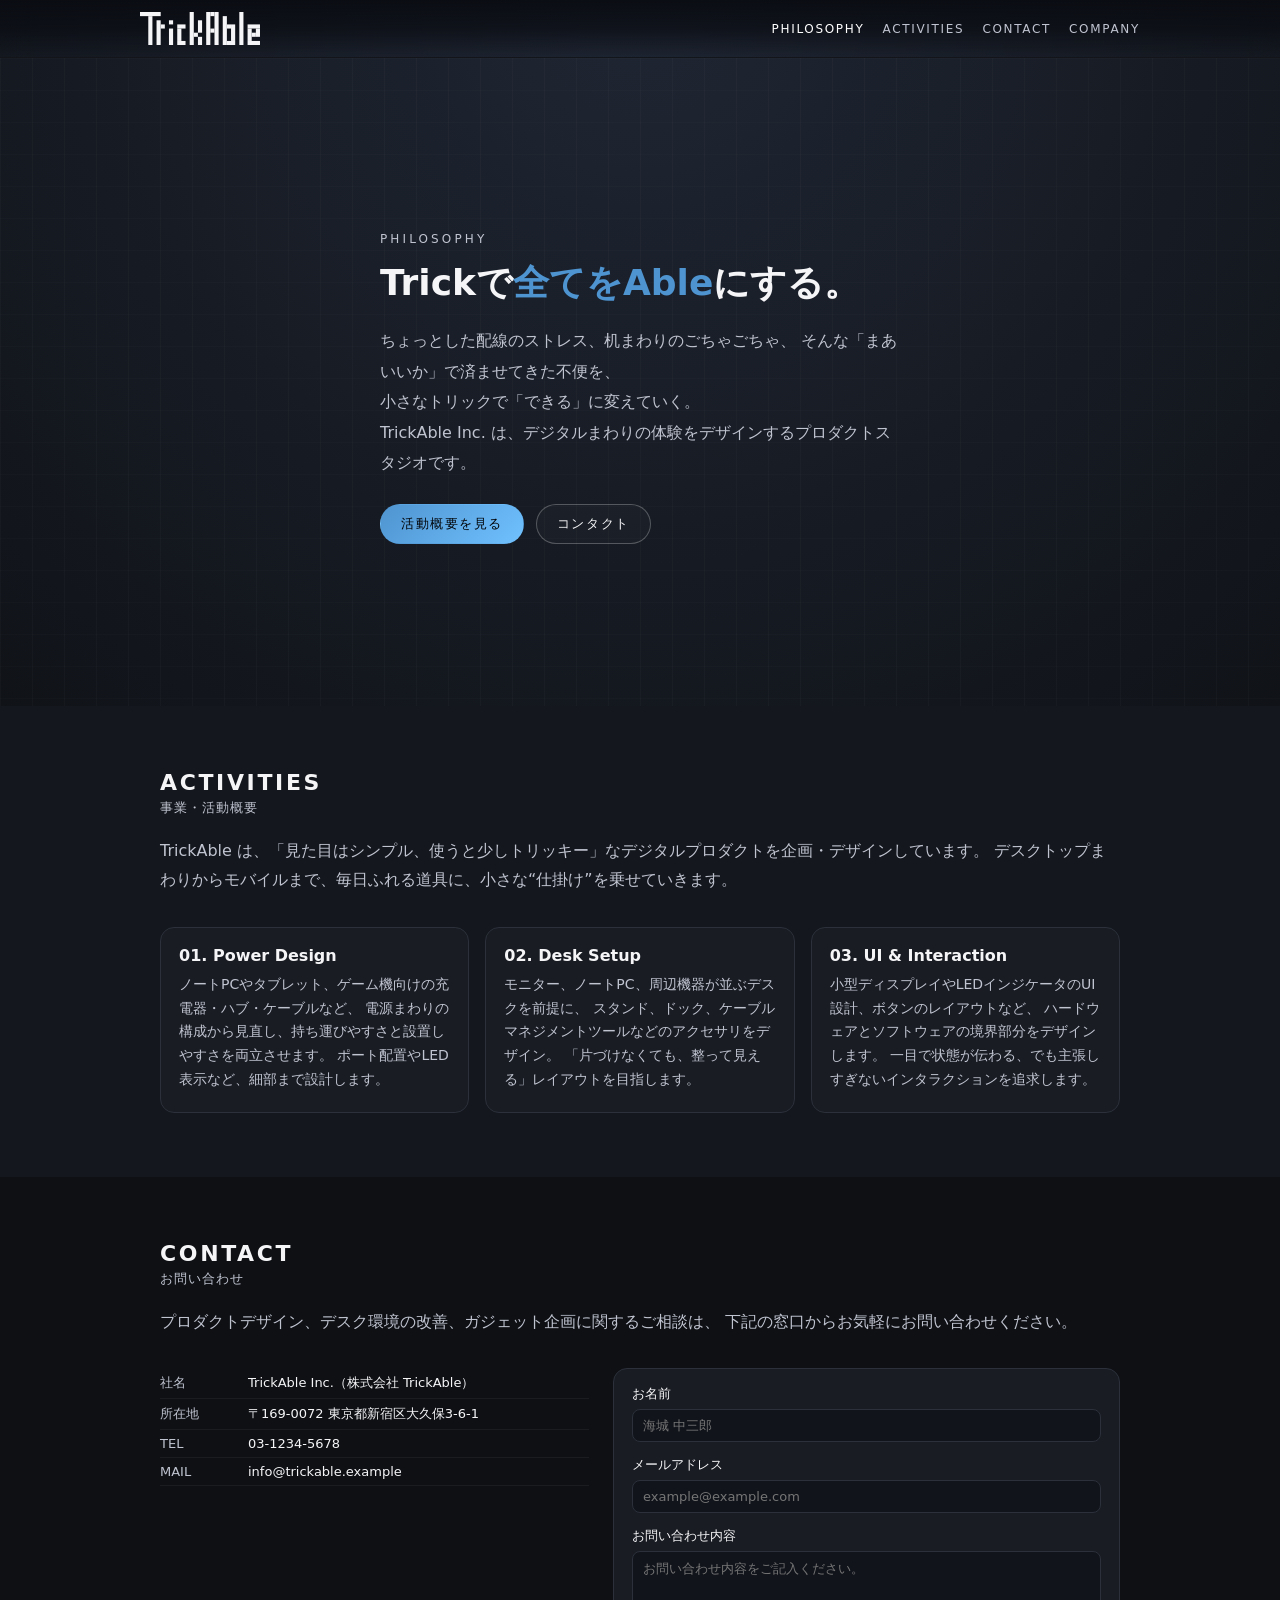
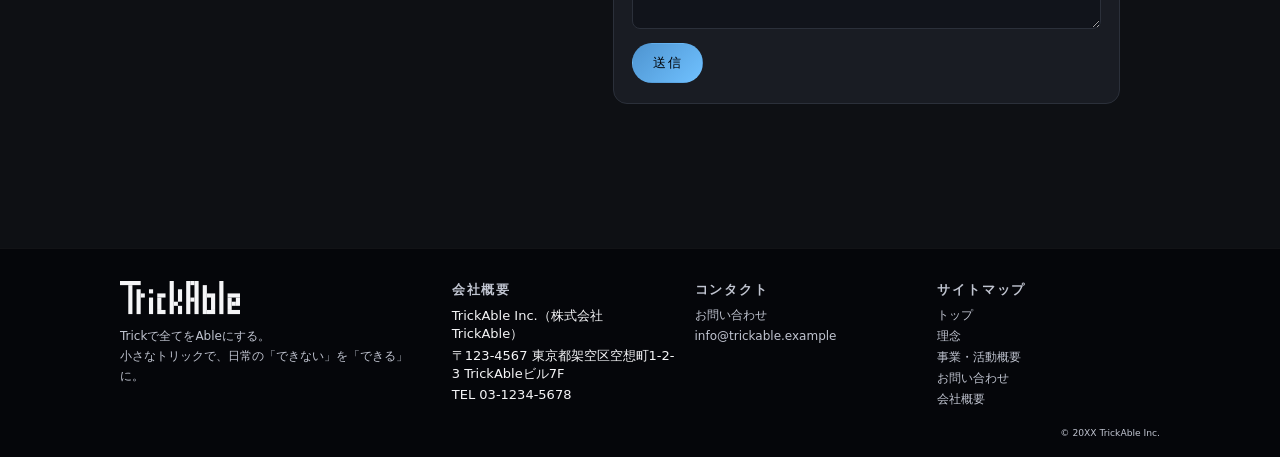
==== index.html @ eeba1e94 "Add files via upload" ====
<!-- index.html -->
<!DOCTYPE html>
<html lang="ja">
<head>
  <meta charset="UTF-8">
  <title>TrickAble Inc. | Trickで全てをAbleにする。</title>
  <meta name="viewport" content="width=device-width, initial-scale=1">
  <meta name="description" content="TrickAble Inc. は、デジタルまわりの“ちいさな不便”をトリックで解決するプロダクトデザインカンパニーです。">
  <link rel="stylesheet" href="assets/css/style.css">
</head>
<body>

<header class="site-header">
  <div class="header-inner">
    <div class="logo-mark">
      <a href="index.html" class="logo-link" aria-label="TrickAble トップページ">
        <svg class="logo-svg" viewBox="0 0 61.57 16.99" aria-hidden="true">
          <g>
            <g>
              <rect x="0" y="0" width="10.62" height="2.12" />
              <rect x="4.25" y="2.12" width="2.12" height="14.86" />
              <rect x="8.49" y="4.25" width="2.12" height="12.74" />
              <rect x="10.62" y="6.37" width="2.12" height="2.12" />
              <rect x="14.86" y="8.49" width="2.12" height="8.49" />
              <rect x="14.86" y="4.25" width="2.12" height="2.12" />
              <rect x="19.11" y="6.37" width="4.25" height="2.12" />
              <rect x="19.11" y="14.86" width="4.25" height="2.12" />
              <rect x="19.11" y="8.49" width="2.12" height="6.37" />
              <rect x="42.46" y="2.12" width="2.12" height="14.86" />
              <rect x="44.59" y="14.86" width="4.25" height="2.12" />
              <rect x="46.71" y="6.37" width="2.12" height="8.49" />
              <rect x="44.59" y="6.37" width="2.12" height="2.12" />
              <rect x="33.97" y="0" width="2.12" height="16.99" />
              <rect x="38.22" y="0" width="2.12" height="16.99" />
              <rect x="36.09" y="0" width="2.12" height="2.12" />
              <rect x="36.09" y="8.49" width="2.12" height="2.12" />
              <rect x="50.96" y="0" width="2.12" height="16.99" />
              <rect x="55.2" y="6.37" width="6.37" height="2.12" />
              <rect x="55.2" y="8.49" width="2.12" height="6.37" />
              <rect x="55.2" y="14.86" width="6.37" height="2.12" />
              <rect x="59.45" y="8.49" width="2.12" height="4.25" />
              <rect x="57.33" y="10.62" width="2.12" height="2.12" />
            </g>
            <rect x="25.48" y="0" width="2.12" height="16.99" />
            <rect x="27.6" y="10.62" width="2.12" height="2.12" />
            <rect x="29.73" y="12.74" width="2.12" height="4.25" />
            <rect x="29.73" y="4.25" width="2.12" height="6.37" />
          </g>
        </svg>
      </a>
    </div>
    <nav class="global-nav">
      <a href="#philosophy">PHILOSOPHY</a>
      <a href="#activities">ACTIVITIES</a>
      <a href="#contact">CONTACT</a>
      <a href="about.html">COMPANY</a>
    </nav>
  </div>
</header>

<main>

  <!-- 理念 -->
  <section id="philosophy" class="hero">
    <div class="hero-inner">
      <p class="hero-kicker">PHILOSOPHY</p>
      <h1 class="hero-title">
        Trickで<span>全てをAble</span>にする。
      </h1>
      <p class="hero-sub">
        ちょっとした配線のストレス、机まわりのごちゃごちゃ、<br class="sp-only">
        そんな「まあいいか」で済ませてきた不便を、<br>
        小さなトリックで「できる」に変えていく。<br>
        TrickAble Inc. は、デジタルまわりの体験をデザインするプロダクトスタジオです。
      </p>
      <div class="hero-cta">
        <a href="#activities" class="btn-primary js-scroll">活動概要を見る</a>
        <a href="#contact" class="btn-secondary js-scroll">コンタクト</a>
      </div>
    </div>
    <div class="hero-bg-grid" aria-hidden="true"></div>
  </section>

  <!-- 活動概要 -->
  <section id="activities" class="section section-alt">
    <div class="section-inner">
      <h2 class="section-title">ACTIVITIES<span> 事業・活動概要</span></h2>
      <p class="section-lead">
        TrickAble は、「見た目はシンプル、使うと少しトリッキー」なデジタルプロダクトを企画・デザインしています。
        デスクトップまわりからモバイルまで、毎日ふれる道具に、小さな“仕掛け”を乗せていきます。
      </p>

      <div class="cards-grid">
        <article class="card">
          <h3 class="card-title">01. Power Design</h3>
          <p class="card-body">
            ノートPCやタブレット、ゲーム機向けの充電器・ハブ・ケーブルなど、
            電源まわりの構成から見直し、持ち運びやすさと設置しやすさを両立させます。
            ポート配置やLED表示など、細部まで設計します。
          </p>
        </article>

        <article class="card">
          <h3 class="card-title">02. Desk Setup</h3>
          <p class="card-body">
            モニター、ノートPC、周辺機器が並ぶデスクを前提に、
            スタンド、ドック、ケーブルマネジメントツールなどのアクセサリをデザイン。
            「片づけなくても、整って見える」レイアウトを目指します。
          </p>
        </article>

        <article class="card">
          <h3 class="card-title">03. UI &amp; Interaction</h3>
          <p class="card-body">
            小型ディスプレイやLEDインジケータのUI設計、ボタンのレイアウトなど、
            ハードウェアとソフトウェアの境界部分をデザインします。
            一目で状態が伝わる、でも主張しすぎないインタラクションを追求します。
          </p>
        </article>
      </div>
    </div>
  </section>

  <!-- コンタクト（公式窓口） -->
  <section id="contact" class="section">
    <div class="section-inner">
      <h2 class="section-title">CONTACT<span> お問い合わせ</span></h2>
      <p class="section-lead">
        プロダクトデザイン、デスク環境の改善、ガジェット企画に関するご相談は、<br class="sp-only">
        下記の窓口からお気軽にお問い合わせください。
      </p>

      <div class="contact-layout">
        <div class="contact-info">
          <dl>
            <div class="row">
              <dt>社名</dt>
              <dd>TrickAble Inc.（株式会社 TrickAble）</dd>
            </div>
            <div class="row">
              <dt>所在地</dt>
              <dd>〒169-0072 東京都新宿区大久保3-6-1</dd>
            </div>
            <div class="row">
              <dt>TEL</dt>
              <dd>03-1234-5678</dd>
            </div>
            <div class="row">
              <dt>MAIL</dt>
              <dd>info@trickable.example</dd>
            </div>
          </dl>
        </div>

        <form class="contact-form" action="#" method="post">
          <div class="form-row">
            <label for="name">お名前</label>
            <input id="name" type="text" name="name" placeholder="海城 中三郎">
          </div>
          <div class="form-row">
            <label for="email">メールアドレス</label>
            <input id="email" type="email" name="email" placeholder="example@example.com">
          </div>
          <div class="form-row">
            <label for="message">お問い合わせ内容</label>
            <textarea id="message" name="message" rows="4" placeholder="お問い合わせ内容をご記入ください。"></textarea>
          </div>
          <div class="form-actions">
            <button type="submit" class="btn-primary">送信</button>
          </div>
        </form>
      </div>
    </div>
  </section>

</main>

<footer class="site-footer">
  <div class="footer-inner">
    <div class="footer-col footer-brand">
      <div class="footer-logo">
        <svg class="logo-svg" viewBox="0 0 61.57 16.99" aria-hidden="true">
          <g>
            <g>
              <rect x="0" y="0" width="10.62" height="2.12" />
              <rect x="4.25" y="2.12" width="2.12" height="14.86" />
              <rect x="8.49" y="4.25" width="2.12" height="12.74" />
              <rect x="10.62" y="6.37" width="2.12" height="2.12" />
              <rect x="14.86" y="8.49" width="2.12" height="8.49" />
              <rect x="14.86" y="4.25" width="2.12" height="2.12" />
              <rect x="19.11" y="6.37" width="4.25" height="2.12" />
              <rect x="19.11" y="14.86" width="4.25" height="2.12" />
              <rect x="19.11" y="8.49" width="2.12" height="6.37" />
              <rect x="42.46" y="2.12" width="2.12" height="14.86" />
              <rect x="44.59" y="14.86" width="4.25" height="2.12" />
              <rect x="46.71" y="6.37" width="2.12" height="8.49" />
              <rect x="44.59" y="6.37" width="2.12" height="2.12" />
              <rect x="33.97" y="0" width="2.12" height="16.99" />
              <rect x="38.22" y="0" width="2.12" height="16.99" />
              <rect x="36.09" y="0" width="2.12" height="2.12" />
              <rect x="36.09" y="8.49" width="2.12" height="2.12" />
              <rect x="50.96" y="0" width="2.12" height="16.99" />
              <rect x="55.2" y="6.37" width="6.37" height="2.12" />
              <rect x="55.2" y="8.49" width="2.12" height="6.37" />
              <rect x="55.2" y="14.86" width="6.37" height="2.12" />
              <rect x="59.45" y="8.49" width="2.12" height="4.25" />
              <rect x="57.33" y="10.62" width="2.12" height="2.12" />
            </g>
            <rect x="25.48" y="0" width="2.12" height="16.99" />
            <rect x="27.6" y="10.62" width="2.12" height="2.12" />
            <rect x="29.73" y="12.74" width="2.12" height="4.25" />
            <rect x="29.73" y="4.25" width="2.12" height="6.37" />
          </g>
        </svg>
      </div>
      <p class="footer-copy">
        Trickで全てをAbleにする。<br>
        小さなトリックで、日常の「できない」を「できる」に。
      </p>
    </div>

    <div class="footer-col">
  <h4>会社概要</h4>
  <ul>
    <li>TrickAble Inc.（株式会社 TrickAble）</li>
    <li>〒123-4567 東京都架空区空想町1-2-3 TrickAbleビル7F</li>
    <li>TEL 03-1234-5678</li>
  </ul>
</div>


    <div class="footer-col">
      <h4>コンタクト</h4>
      <ul>
        <li><a href="#contact">お問い合わせ</a></li>
        <li><a href="mailto:info@trickable.example">info@trickable.example</a></li>
      </ul>
    </div>

    <div class="footer-col">
      <h4>サイトマップ</h4>
      <ul class="sitemap">
        <li><a href="index.html">トップ</a></li>
        <li><a href="#philosophy">理念</a></li>
        <li><a href="#activities">事業・活動概要</a></li>
        <li><a href="#contact">お問い合わせ</a></li>
        <li><a href="about.html">会社概要</a></li>
      </ul>
    </div>
  </div>
  <div class="footer-bottom">
    <small>© 20XX TrickAble Inc.</small>
  </div>
</footer>

<script src="assets/js/main.js"></script>
</body>
</html>
---- assets/css/style.css ----
/* assets/css/style.css */

:root {
  --bg: #0e1014;
  --bg-alt: #14171d;
  --card: #191c23;
  --accent: #4e94d0;
  --accent-soft: rgba(78,148,208,0.1);
  --text-main: #f5f5f7;
  --text-sub: #c0c4d0;
  --border-soft: #2b303a;
  --font-jp: -apple-system, BlinkMacSystemFont, "SF Pro Text",
             "Hiragino Sans", "Yu Gothic", system-ui, sans-serif;
}

*,
*::before,
*::after {
  box-sizing: border-box;
}

html, body {
  margin: 0;
  padding: 0;
  font-family: var(--font-jp);
  color: var(--text-main);
  background: radial-gradient(circle at top, #1f2633 0, var(--bg) 50%);
}

a {
  color: inherit;
  text-decoration: none;
}

a:hover {
  text-decoration: underline;
}

img {
  max-width: 100%;
  height: auto;
  display: block;
}

body.subpage {
  background: #0c0e12;
}

/* レスポンシブ補助 */

.sp-only {
  display: none;
}

@media (max-width: 720px) {
  .sp-only {
    display: inline;
  }
}

/* ヘッダー */

.site-header {
  position: sticky;
  top: 0;
  z-index: 20;
  backdrop-filter: blur(12px);
  background: linear-gradient(
    to bottom,
    rgba(10,12,18,0.95),
    rgba(10,12,18,0.7),
    transparent
  );
  border-bottom: 1px solid rgba(255,255,255,0.03);
}

.header-inner {
  max-width: 1040px;
  margin: 0 auto;
  padding: 12px 20px;
  display: flex;
  align-items: center;
  justify-content: space-between;
}

.logo-mark,
.footer-logo {
  display: inline-flex;
  align-items: center;
  gap: 8px;
}

/* SVGロゴ */

.logo-svg {
  display: block;
  width: 120px;
  height: auto;
  fill: currentColor;
}

.site-header .logo-mark {
  color: #f5f5f7;
}

.site-footer .footer-logo {
  color: #f5f5f7;
}

.logo-link {
  display: inline-flex;
  align-items: center;
  gap: 8px;
}

.global-nav {
  display: flex;
  gap: 18px;
  font-size: 12px;
  letter-spacing: .14em;
}

.global-nav a {
  text-transform: uppercase;
  color: var(--text-sub);
}

.global-nav a:hover {
  color: #ffffff;
  text-decoration: none;
}

.global-nav a.is-current {
  color: #ffffff;
}

@media (max-width: 720px) {
  .header-inner {
    padding-inline: 14px;
  }
  .global-nav {
    gap: 10px;
    font-size: 11px;
  }
}

/* セクション共通 */

main {
  padding-bottom: 80px;
}

.hero,
.section,
.page-hero {
  padding: 64px 16px;
}

.section-alt {
  background: var(--bg-alt);
}

.section-inner {
  max-width: 960px;
  margin: 0 auto;
}

.section-title {
  font-size: 22px;
  letter-spacing: .12em;
  text-transform: uppercase;
  margin: 0 0 20px;
  display: inline-flex;
  flex-direction: column;
  gap: 4px;
}

.section-title span {
  font-size: 13px;
  font-weight: 400;
  color: var(--text-sub);
  letter-spacing: .08em;
}

.section-lead {
  margin: 0 0 32px;
  color: var(--text-sub);
  line-height: 1.8;
}

/* ヒーロー */

.hero {
  position: relative;
  min-height: 72vh;
  display: flex;
  align-items: center;
}

.hero-inner {
  position: relative;
  z-index: 1;
  max-width: 960px;
  margin: 0 auto;
}

.hero-kicker {
  font-size: 12px;
  letter-spacing: .26em;
  text-transform: uppercase;
  color: var(--text-sub);
  margin-bottom: 12px;
}

.hero-title {
  font-size: clamp(28px, 4vw, 36px);
  margin: 0 0 18px;
  line-height: 1.4;
}

.hero-title span {
  color: var(--accent);
}

.hero-sub {
  margin: 0 0 26px;
  color: var(--text-sub);
  line-height: 1.9;
  max-width: 520px;
}

.hero-cta {
  display: flex;
  flex-wrap: wrap;
  gap: 12px;
}

.hero-bg-grid {
  position: absolute;
  inset: 0;
  background-image:
    linear-gradient(rgba(255,255,255,0.02) 1px, transparent 1px),
    linear-gradient(90deg, rgba(255,255,255,0.03) 1px, transparent 1px);
  background-size: 32px 32px;
  opacity: .7;
}

@media (max-width: 720px) {
  .hero {
    min-height: auto;
    padding-top: 88px;
  }
  .hero-sub {
    max-width: none;
  }
}

/* ボタン */

.btn-primary,
.btn-secondary {
  display: inline-flex;
  align-items: center;
  justify-content: center;
  padding: 10px 20px;
  border-radius: 999px;
  font-size: 13px;
  letter-spacing: .12em;
  text-transform: uppercase;
  border: 1px solid transparent;
  cursor: pointer;
  background: none;
}

.btn-primary {
  background: linear-gradient(135deg, var(--accent), #70c1ff);
  color: #020509;
}

.btn-secondary {
  border-color: rgba(255,255,255,0.25);
  color: var(--text-main);
  background: rgba(255,255,255,0.02);
}

.btn-primary:hover,
.btn-secondary:hover {
  text-decoration: none;
  filter: brightness(1.1);
}

/* カード */

.cards-grid {
  display: grid;
  grid-template-columns: repeat(auto-fit,minmax(260px,1fr));
  gap: 16px;
}

.card {
  background: var(--card);
  border-radius: 14px;
  padding: 18px 18px 20px;
  border: 1px solid var(--border-soft);
}

.card-title {
  margin: 0 0 8px;
  font-size: 16px;
}

.card-body {
  margin: 0;
  font-size: 14px;
  color: var(--text-sub);
  line-height: 1.7;
}

/* コンタクトレイアウト */

.contact-layout {
  display: grid;
  grid-template-columns: minmax(0, 1.1fr) minmax(0, 1.3fr);
  gap: 24px;
  align-items: flex-start;
}

.contact-info dl {
  margin: 0;
}

.contact-info .row {
  display: grid;
  grid-template-columns: 80px 1fr;
  gap: 8px;
  padding: 6px 0;
  border-bottom: 1px solid rgba(255,255,255,0.05);
}

.contact-info dt {
  font-size: 13px;
  color: var(--text-sub);
}

.contact-info dd {
  margin: 0;
  font-size: 13px;
}

.contact-form {
  background: var(--card);
  border-radius: 14px;
  padding: 16px 18px 20px;
  border: 1px solid var(--border-soft);
}

.form-row {
  display: flex;
  flex-direction: column;
  gap: 6px;
  margin-bottom: 14px;
}

.form-row label {
  font-size: 13px;
}

.form-row input,
.form-row textarea,
.form-row select {
  background: #11141b;
  border-radius: 8px;
  border: 1px solid var(--border-soft);
  padding: 8px 10px;
  color: var(--text-main);
  font-family: inherit;
  font-size: 13px;
}

.form-row input:focus,
.form-row textarea:focus,
.form-row select:focus {
  outline: 1px solid var(--accent);
  border-color: var(--accent);
}

.form-actions {
  margin-top: 8px;
}

@media (max-width: 720px) {
  .contact-layout {
    grid-template-columns: 1fr;
  }
}

/* サブページ */

.page-hero {
  padding-top: 96px;
  padding-bottom: 24px;
}

.page-title {
  font-size: 24px;
  margin: 0 0 16px;
  letter-spacing: .12em;
  text-transform: uppercase;
  display: inline-flex;
  flex-direction: column;
  gap: 4px;
}

.page-title span {
  font-size: 13px;
  font-weight: 400;
  color: var(--text-sub);
  letter-spacing: .08em;
}

/* 会社概要テーブル */

.info-table {
  width: 100%;
  border-collapse: collapse;
  font-size: 14px;
  background: var(--card);
  border-radius: 14px;
  overflow: hidden;
  border: 1px solid var(--border-soft);
}

.info-table th,
.info-table td {
  padding: 10px 14px;
  border-bottom: 1px solid rgba(255,255,255,0.04);
  vertical-align: top;
}

.info-table th {
  width: 110px;
  background: rgba(0,0,0,0.15);
  font-weight: 500;
  color: var(--text-sub);
}

.info-table tr:last-child th,
.info-table tr:last-child td {
  border-bottom: none;
}

/* フッター */

.site-footer {
  background: #05060a;
  border-top: 1px solid rgba(255,255,255,0.05);
  padding: 32px 16px 18px;
}

.footer-inner {
  max-width: 1040px;
  margin: 0 auto 14px;
  display: grid;
  grid-template-columns: minmax(0, 1.4fr) repeat(3, minmax(0, 1fr));
  gap: 20px;
  font-size: 13px;
}

.footer-copy {
  font-size: 12px;
  color: var(--text-sub);
  margin-top: 8px;
  line-height: 1.7;
}

.footer-col h4 {
  margin: 0 0 8px;
  font-size: 13px;
  letter-spacing: .14em;
  text-transform: uppercase;
  color: var(--text-sub);
}

.footer-col ul {
  list-style: none;
  padding: 0;
  margin: 0;
}

.footer-col li {
  margin-bottom: 4px;
}

.footer-col a {
  color: var(--text-sub);
  font-size: 12px;
}

.footer-col a:hover {
  color: #ffffff;
  text-decoration: none;
}

.footer-brand {
  padding-right: 10px;
}

.sitemap {
  font-size: 12px;
}

.footer-bottom {
  max-width: 1040px;
  margin: 0 auto;
  font-size: 11px;
  color: var(--text-sub);
  text-align: right;
}

@media (max-width: 720px) {
  .footer-inner {
    grid-template-columns: 1fr 1fr;
  }
  .footer-brand {
    grid-column: 1 / -1;
  }
  .footer-bottom {
    text-align: left;
  }
}
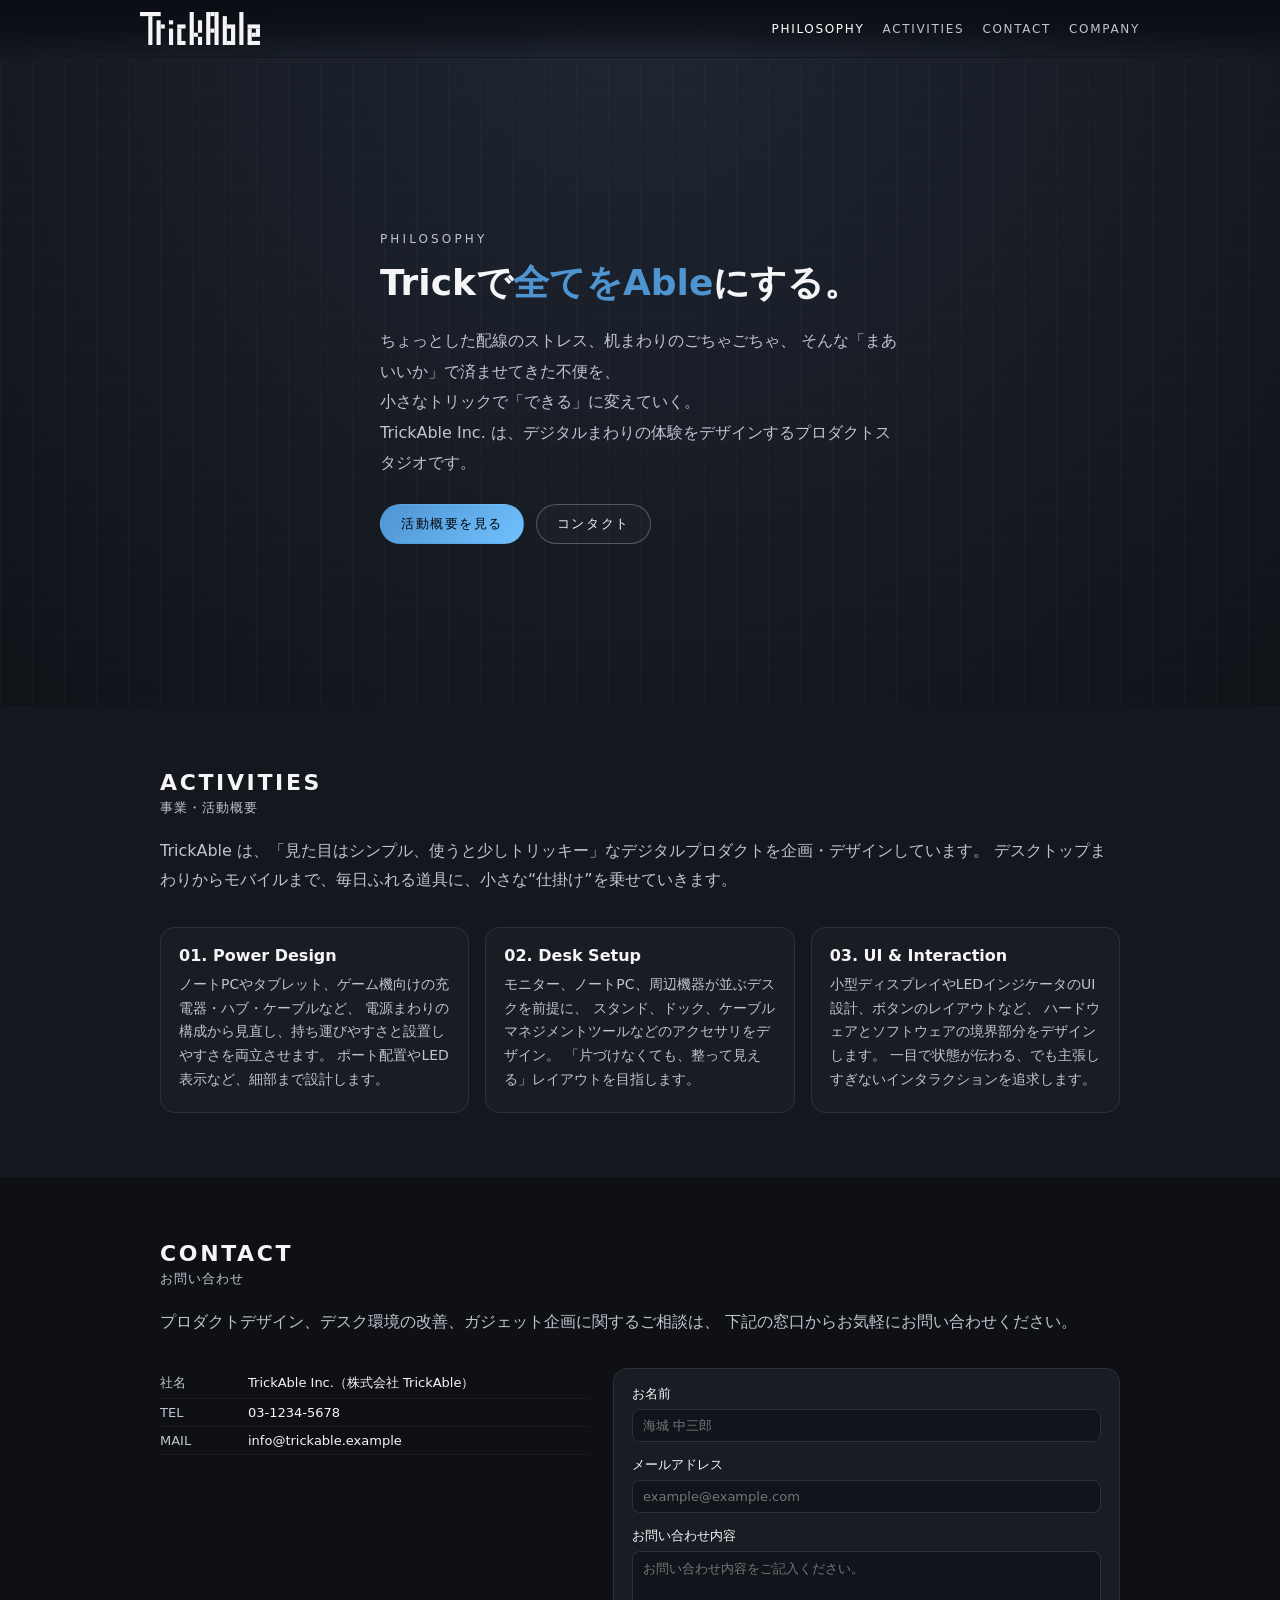
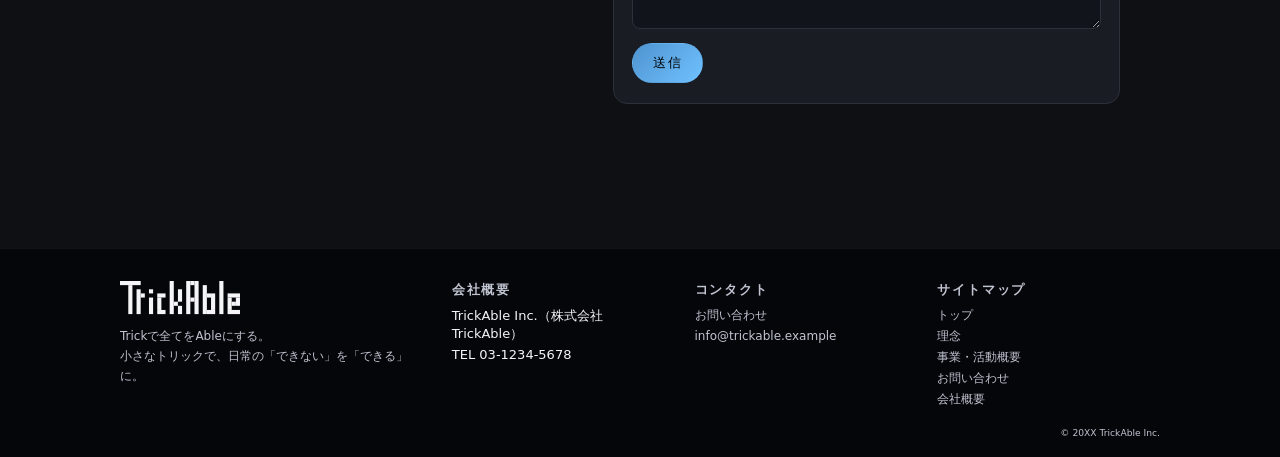
==== commit 18a2894b: "Update index.html" ====
--- a/index.html
+++ b/index.html
@@ -138,10 +138,6 @@
               <dd>TrickAble Inc.（株式会社 TrickAble）</dd>
             </div>
             <div class="row">
-              <dt>所在地</dt>
-              <dd>〒169-0072 東京都新宿区大久保3-6-1</dd>
-            </div>
-            <div class="row">
               <dt>TEL</dt>
               <dd>03-1234-5678</dd>
             </div>
@@ -220,14 +216,12 @@
     </div>
 
     <div class="footer-col">
-  <h4>会社概要</h4>
-  <ul>
-    <li>TrickAble Inc.（株式会社 TrickAble）</li>
-    <li>〒123-4567 東京都架空区空想町1-2-3 TrickAbleビル7F</li>
-    <li>TEL 03-1234-5678</li>
-  </ul>
-</div>
-
+      <h4>会社概要</h4>
+      <ul>
+        <li>TrickAble Inc.（株式会社 TrickAble）</li>
+        <li>TEL 03-1234-5678</li>
+      </ul>
+    </div>
 
     <div class="footer-col">
       <h4>コンタクト</h4>
--- a/assets/css/style.css
+++ b/assets/css/style.css
@@ -81,6 +81,7 @@
   display: flex;
   align-items: center;
   justify-content: space-between;
+  gap: 16px;
 }
 
 .logo-mark,
@@ -113,8 +114,11 @@
   gap: 8px;
 }
 
+/* PC 時のナビ */
+
 .global-nav {
   display: flex;
+  flex-wrap: nowrap;
   gap: 18px;
   font-size: 12px;
   letter-spacing: .14em;
@@ -134,16 +138,34 @@
   color: #ffffff;
 }
 
+/* スマホ時のヘッダー調整 */
+
 @media (max-width: 720px) {
   .header-inner {
-    padding-inline: 14px;
-  }
+    padding-inline: 12px;
+    flex-wrap: wrap;              /* ロゴとナビを縦に折り返し可能に */
+    justify-content: center;
+  }
+
+  .logo-mark {
+    flex: 0 0 100%;
+    display: flex;
+    justify-content: center;      /* ロゴを中央に */
+  }
+
+  .logo-svg {
+    width: 140px;                 /* モバイルでは少し大きく見せてもOK */
+  }
+
   .global-nav {
-    gap: 10px;
-    font-size: 11px;
-  }
-}
-
+    flex: 0 0 100%;
+    justify-content: center;      /* ナビを中央寄せ */
+    flex-wrap: wrap;              /* 幅が足りなければ自動で折り返す */
+    gap: 10px 14px;               /* 縦横の余白 */
+    font-size: 11px;              /* 文字を少し小さく */
+    text-align: center;
+  }
+}
 /* セクション共通 */
 
 main {
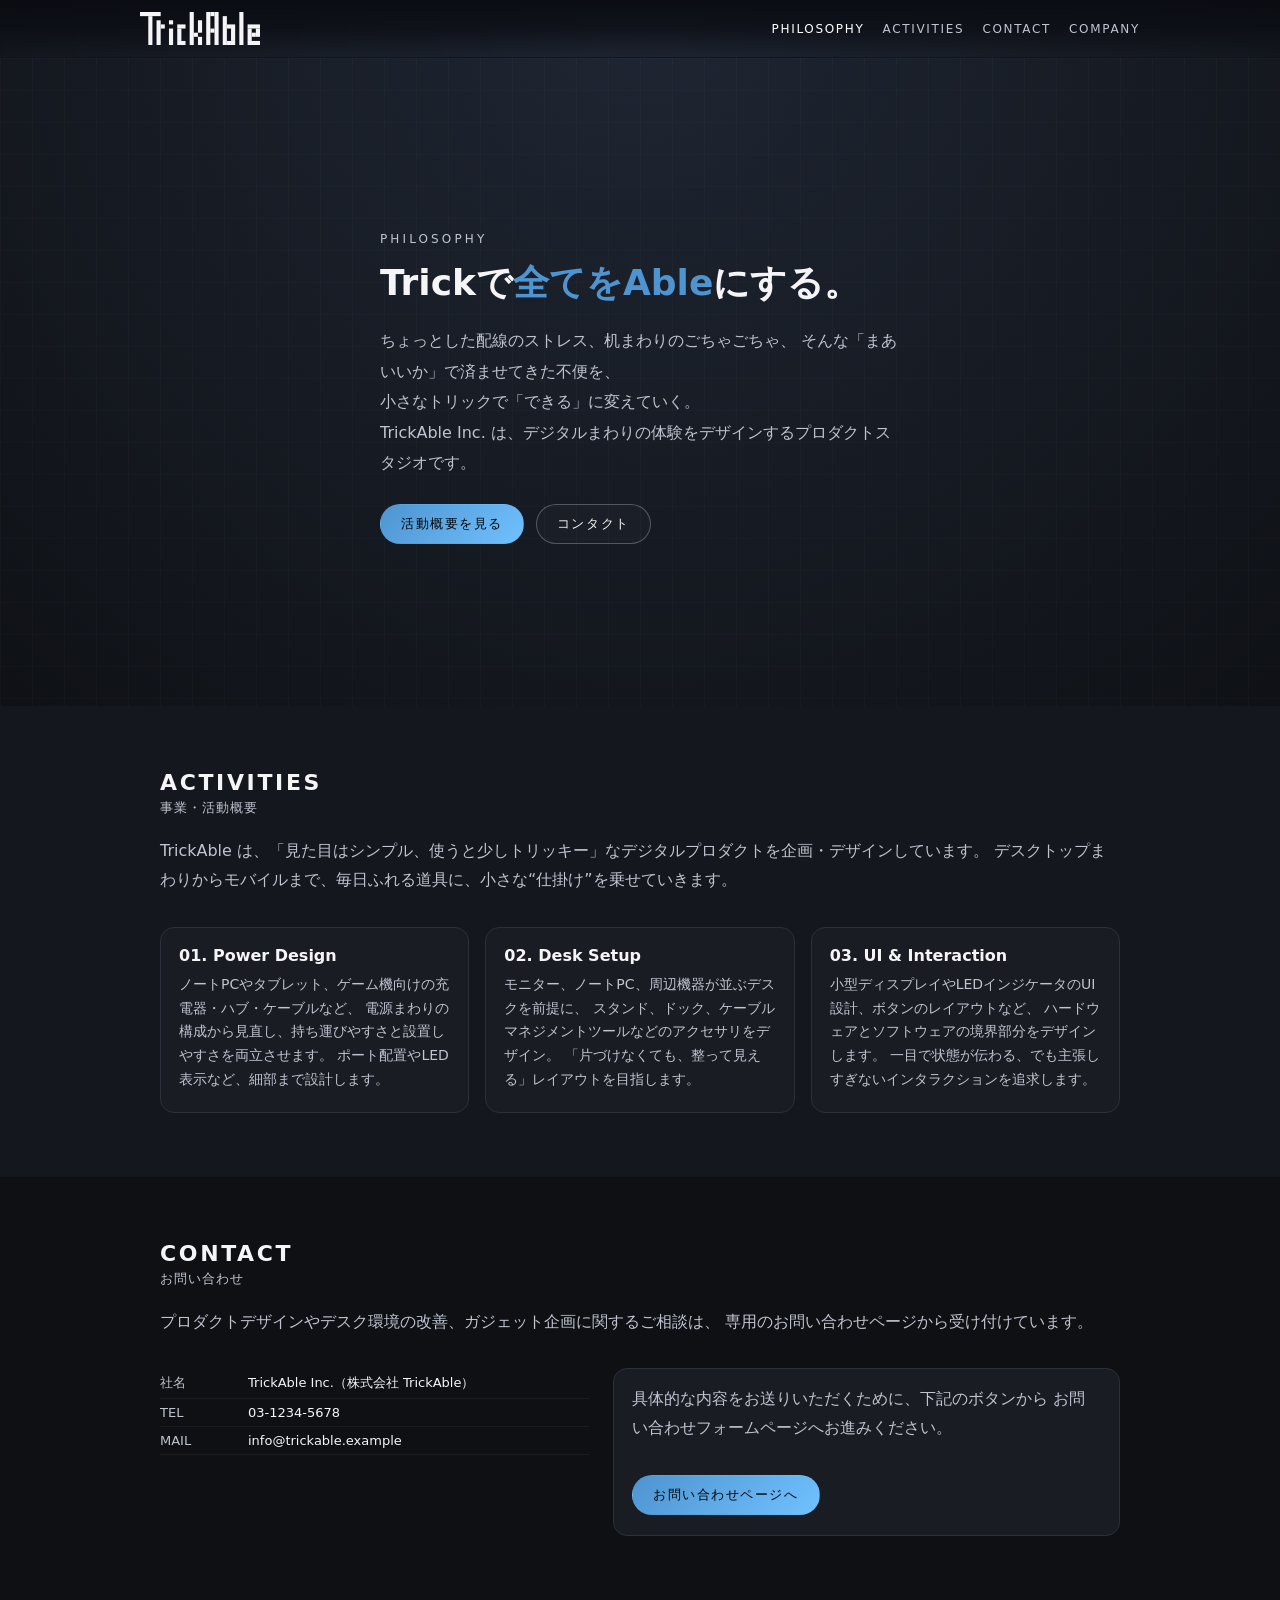
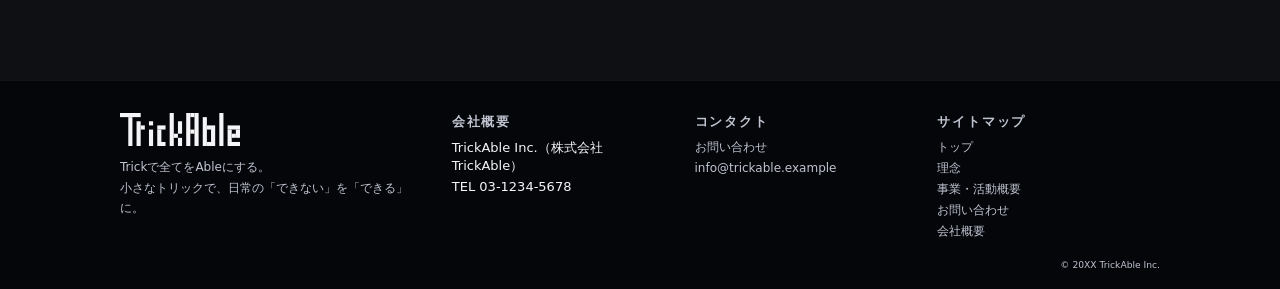
==== commit f4f29bc1: "Update index.html" ====
--- a/index.html
+++ b/index.html
@@ -121,13 +121,13 @@
     </div>
   </section>
 
-  <!-- コンタクト（公式窓口） -->
+  <!-- CONTACT：問い合わせページへの導線のみ -->
   <section id="contact" class="section">
     <div class="section-inner">
       <h2 class="section-title">CONTACT<span> お問い合わせ</span></h2>
       <p class="section-lead">
-        プロダクトデザイン、デスク環境の改善、ガジェット企画に関するご相談は、<br class="sp-only">
-        下記の窓口からお気軽にお問い合わせください。
+        プロダクトデザインやデスク環境の改善、ガジェット企画に関するご相談は、<br class="sp-only">
+        専用のお問い合わせページから受け付けています。
       </p>
 
       <div class="contact-layout">
@@ -148,23 +148,15 @@
           </dl>
         </div>
 
-        <form class="contact-form" action="#" method="post">
-          <div class="form-row">
-            <label for="name">お名前</label>
-            <input id="name" type="text" name="name" placeholder="海城 中三郎">
+        <div class="contact-form">
+          <p class="section-lead">
+            具体的な内容をお送りいただくために、下記のボタンから<br class="sp-only">
+            お問い合わせフォームページへお進みください。
+          </p>
+          <div class="form-actions">
+            <a href="contact.html" class="btn-primary">お問い合わせページへ</a>
           </div>
-          <div class="form-row">
-            <label for="email">メールアドレス</label>
-            <input id="email" type="email" name="email" placeholder="example@example.com">
-          </div>
-          <div class="form-row">
-            <label for="message">お問い合わせ内容</label>
-            <textarea id="message" name="message" rows="4" placeholder="お問い合わせ内容をご記入ください。"></textarea>
-          </div>
-          <div class="form-actions">
-            <button type="submit" class="btn-primary">送信</button>
-          </div>
-        </form>
+        </div>
       </div>
     </div>
   </section>
@@ -226,7 +218,7 @@
     <div class="footer-col">
       <h4>コンタクト</h4>
       <ul>
-        <li><a href="#contact">お問い合わせ</a></li>
+        <li><a href="contact.html">お問い合わせ</a></li>
         <li><a href="mailto:info@trickable.example">info@trickable.example</a></li>
       </ul>
     </div>
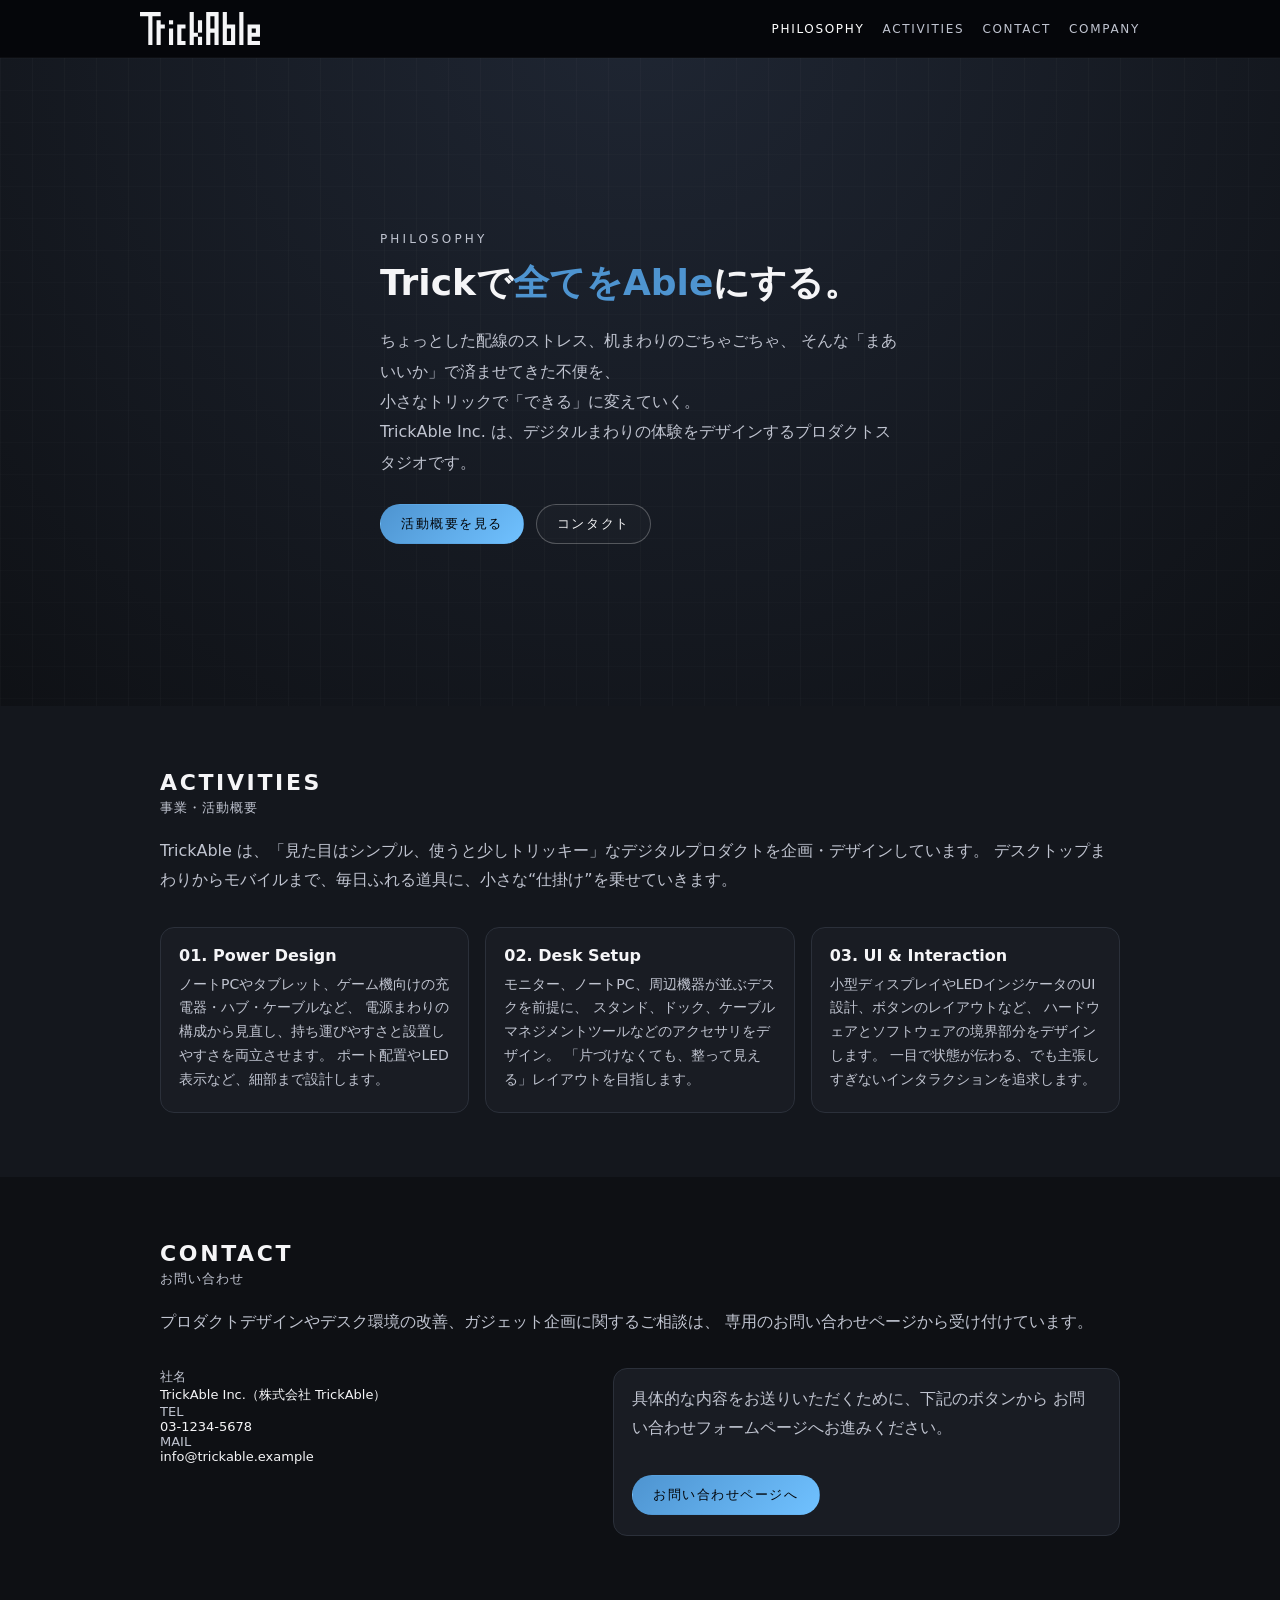
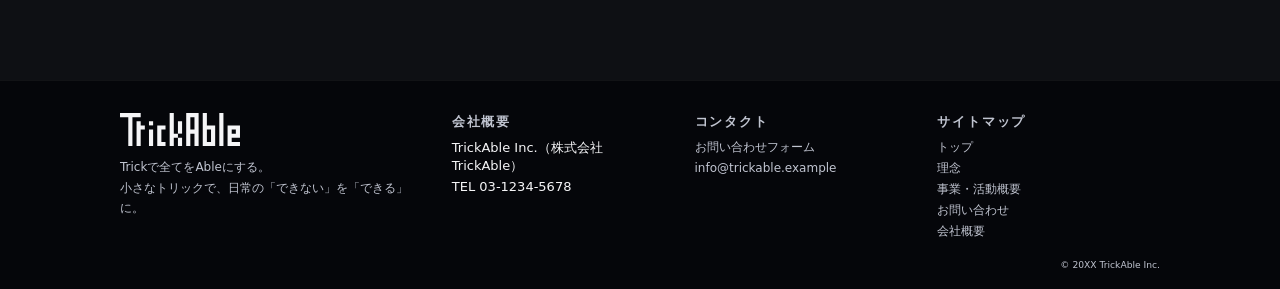
==== commit 22991e61: "Add files via upload" ====
--- a/index.html
+++ b/index.html
@@ -8,237 +8,118 @@
   <meta name="description" content="TrickAble Inc. は、デジタルまわりの“ちいさな不便”をトリックで解決するプロダクトデザインカンパニーです。">
   <link rel="stylesheet" href="assets/css/style.css">
 </head>
-<body>
+<body data-page="home">
 
-<header class="site-header">
-  <div class="header-inner">
-    <div class="logo-mark">
-      <a href="index.html" class="logo-link" aria-label="TrickAble トップページ">
-        <svg class="logo-svg" viewBox="0 0 61.57 16.99" aria-hidden="true">
-          <g>
-            <g>
-              <rect x="0" y="0" width="10.62" height="2.12" />
-              <rect x="4.25" y="2.12" width="2.12" height="14.86" />
-              <rect x="8.49" y="4.25" width="2.12" height="12.74" />
-              <rect x="10.62" y="6.37" width="2.12" height="2.12" />
-              <rect x="14.86" y="8.49" width="2.12" height="8.49" />
-              <rect x="14.86" y="4.25" width="2.12" height="2.12" />
-              <rect x="19.11" y="6.37" width="4.25" height="2.12" />
-              <rect x="19.11" y="14.86" width="4.25" height="2.12" />
-              <rect x="19.11" y="8.49" width="2.12" height="6.37" />
-              <rect x="42.46" y="2.12" width="2.12" height="14.86" />
-              <rect x="44.59" y="14.86" width="4.25" height="2.12" />
-              <rect x="46.71" y="6.37" width="2.12" height="8.49" />
-              <rect x="44.59" y="6.37" width="2.12" height="2.12" />
-              <rect x="33.97" y="0" width="2.12" height="16.99" />
-              <rect x="38.22" y="0" width="2.12" height="16.99" />
-              <rect x="36.09" y="0" width="2.12" height="2.12" />
-              <rect x="36.09" y="8.49" width="2.12" height="2.12" />
-              <rect x="50.96" y="0" width="2.12" height="16.99" />
-              <rect x="55.2" y="6.37" width="6.37" height="2.12" />
-              <rect x="55.2" y="8.49" width="2.12" height="6.37" />
-              <rect x="55.2" y="14.86" width="6.37" height="2.12" />
-              <rect x="59.45" y="8.49" width="2.12" height="4.25" />
-              <rect x="57.33" y="10.62" width="2.12" height="2.12" />
-            </g>
-            <rect x="25.48" y="0" width="2.12" height="16.99" />
-            <rect x="27.6" y="10.62" width="2.12" height="2.12" />
-            <rect x="29.73" y="12.74" width="2.12" height="4.25" />
-            <rect x="29.73" y="4.25" width="2.12" height="6.37" />
-          </g>
-        </svg>
-      </a>
-    </div>
-    <nav class="global-nav">
-      <a href="#philosophy">PHILOSOPHY</a>
-      <a href="#activities">ACTIVITIES</a>
-      <a href="#contact">CONTACT</a>
-      <a href="about.html">COMPANY</a>
-    </nav>
-  </div>
-</header>
+  <!-- 共通ヘッダー -->
+  <div data-include="partials/header.html"></div>
 
-<main>
+  <main id="main">
+    <!-- 理念 -->
+    <section id="philosophy" class="hero" aria-labelledby="philosophy-heading">
+      <div class="hero-inner">
+        <p class="hero-kicker">PHILOSOPHY</p>
+        <h1 id="philosophy-heading" class="hero-title">
+          Trickで<span>全てをAble</span>にする。
+        </h1>
+        <p class="hero-sub">
+          ちょっとした配線のストレス、机まわりのごちゃごちゃ、<br class="sp-only">
+          そんな「まあいいか」で済ませてきた不便を、<br>
+          小さなトリックで「できる」に変えていく。<br>
+          TrickAble Inc. は、デジタルまわりの体験をデザインするプロダクトスタジオです。
+        </p>
+        <div class="hero-cta">
+          <a href="#activities" class="btn-primary js-scroll">活動概要を見る</a>
+          <a href="#contact" class="btn-secondary js-scroll">コンタクト</a>
+        </div>
+      </div>
+      <div class="hero-bg-grid" aria-hidden="true"></div>
+    </section>
 
-  <!-- 理念 -->
-  <section id="philosophy" class="hero">
-    <div class="hero-inner">
-      <p class="hero-kicker">PHILOSOPHY</p>
-      <h1 class="hero-title">
-        Trickで<span>全てをAble</span>にする。
-      </h1>
-      <p class="hero-sub">
-        ちょっとした配線のストレス、机まわりのごちゃごちゃ、<br class="sp-only">
-        そんな「まあいいか」で済ませてきた不便を、<br>
-        小さなトリックで「できる」に変えていく。<br>
-        TrickAble Inc. は、デジタルまわりの体験をデザインするプロダクトスタジオです。
-      </p>
-      <div class="hero-cta">
-        <a href="#activities" class="btn-primary js-scroll">活動概要を見る</a>
-        <a href="#contact" class="btn-secondary js-scroll">コンタクト</a>
+    <!-- 活動概要 -->
+    <section id="activities" class="section section-alt" aria-labelledby="activities-heading">
+      <div class="section-inner">
+        <h2 id="activities-heading" class="section-title">
+          ACTIVITIES<span> 事業・活動概要</span>
+        </h2>
+        <p class="section-lead">
+          TrickAble は、「見た目はシンプル、使うと少しトリッキー」なデジタルプロダクトを企画・デザインしています。
+          デスクトップまわりからモバイルまで、毎日ふれる道具に、小さな“仕掛け”を乗せていきます。
+        </p>
+
+        <div class="cards-grid">
+          <article class="card">
+            <h3 class="card-title">01. Power Design</h3>
+            <p class="card-body">
+              ノートPCやタブレット、ゲーム機向けの充電器・ハブ・ケーブルなど、
+              電源まわりの構成から見直し、持ち運びやすさと設置しやすさを両立させます。
+              ポート配置やLED表示など、細部まで設計します。
+            </p>
+          </article>
+
+          <article class="card">
+            <h3 class="card-title">02. Desk Setup</h3>
+            <p class="card-body">
+              モニター、ノートPC、周辺機器が並ぶデスクを前提に、
+              スタンド、ドック、ケーブルマネジメントツールなどのアクセサリをデザイン。
+              「片づけなくても、整って見える」レイアウトを目指します。
+            </p>
+          </article>
+
+          <article class="card">
+            <h3 class="card-title">03. UI &amp; Interaction</h3>
+            <p class="card-body">
+              小型ディスプレイやLEDインジケータのUI設計、ボタンのレイアウトなど、
+              ハードウェアとソフトウェアの境界部分をデザインします。
+              一目で状態が伝わる、でも主張しすぎないインタラクションを追求します。
+            </p>
+          </article>
+        </div>
       </div>
-    </div>
-    <div class="hero-bg-grid" aria-hidden="true"></div>
-  </section>
+    </section>
 
-  <!-- 活動概要 -->
-  <section id="activities" class="section section-alt">
-    <div class="section-inner">
-      <h2 class="section-title">ACTIVITIES<span> 事業・活動概要</span></h2>
-      <p class="section-lead">
-        TrickAble は、「見た目はシンプル、使うと少しトリッキー」なデジタルプロダクトを企画・デザインしています。
-        デスクトップまわりからモバイルまで、毎日ふれる道具に、小さな“仕掛け”を乗せていきます。
-      </p>
+    <!-- CONTACT：問い合わせページへの導線のみ -->
+    <section id="contact" class="section" aria-labelledby="contact-heading-index">
+      <div class="section-inner">
+        <h2 id="contact-heading-index" class="section-title">
+          CONTACT<span> お問い合わせ</span>
+        </h2>
+        <p class="section-lead">
+          プロダクトデザインやデスク環境の改善、ガジェット企画に関するご相談は、<br class="sp-only">
+          専用のお問い合わせページから受け付けています。
+        </p>
 
-      <div class="cards-grid">
-        <article class="card">
-          <h3 class="card-title">01. Power Design</h3>
-          <p class="card-body">
-            ノートPCやタブレット、ゲーム機向けの充電器・ハブ・ケーブルなど、
-            電源まわりの構成から見直し、持ち運びやすさと設置しやすさを両立させます。
-            ポート配置やLED表示など、細部まで設計します。
-          </p>
-        </article>
-
-        <article class="card">
-          <h3 class="card-title">02. Desk Setup</h3>
-          <p class="card-body">
-            モニター、ノートPC、周辺機器が並ぶデスクを前提に、
-            スタンド、ドック、ケーブルマネジメントツールなどのアクセサリをデザイン。
-            「片づけなくても、整って見える」レイアウトを目指します。
-          </p>
-        </article>
-
-        <article class="card">
-          <h3 class="card-title">03. UI &amp; Interaction</h3>
-          <p class="card-body">
-            小型ディスプレイやLEDインジケータのUI設計、ボタンのレイアウトなど、
-            ハードウェアとソフトウェアの境界部分をデザインします。
-            一目で状態が伝わる、でも主張しすぎないインタラクションを追求します。
-          </p>
-        </article>
-      </div>
-    </div>
-  </section>
-
-  <!-- CONTACT：問い合わせページへの導線のみ -->
-  <section id="contact" class="section">
-    <div class="section-inner">
-      <h2 class="section-title">CONTACT<span> お問い合わせ</span></h2>
-      <p class="section-lead">
-        プロダクトデザインやデスク環境の改善、ガジェット企画に関するご相談は、<br class="sp-only">
-        専用のお問い合わせページから受け付けています。
-      </p>
-
-      <div class="contact-layout">
-        <div class="contact-info">
-          <dl>
-            <div class="row">
+        <div class="contact-layout">
+          <div class="contact-info">
+            <dl>
               <dt>社名</dt>
               <dd>TrickAble Inc.（株式会社 TrickAble）</dd>
-            </div>
-            <div class="row">
+
               <dt>TEL</dt>
               <dd>03-1234-5678</dd>
-            </div>
-            <div class="row">
+
               <dt>MAIL</dt>
               <dd>info@trickable.example</dd>
+            </dl>
+          </div>
+
+          <div class="contact-form">
+            <p class="section-lead">
+              具体的な内容をお送りいただくために、下記のボタンから<br class="sp-only">
+              お問い合わせフォームページへお進みください。
+            </p>
+            <div class="form-actions">
+              <a href="contact.html" class="btn-primary">お問い合わせページへ</a>
             </div>
-          </dl>
-        </div>
-
-        <div class="contact-form">
-          <p class="section-lead">
-            具体的な内容をお送りいただくために、下記のボタンから<br class="sp-only">
-            お問い合わせフォームページへお進みください。
-          </p>
-          <div class="form-actions">
-            <a href="contact.html" class="btn-primary">お問い合わせページへ</a>
           </div>
         </div>
       </div>
-    </div>
-  </section>
+    </section>
 
-</main>
+  </main>
 
-<footer class="site-footer">
-  <div class="footer-inner">
-    <div class="footer-col footer-brand">
-      <div class="footer-logo">
-        <svg class="logo-svg" viewBox="0 0 61.57 16.99" aria-hidden="true">
-          <g>
-            <g>
-              <rect x="0" y="0" width="10.62" height="2.12" />
-              <rect x="4.25" y="2.12" width="2.12" height="14.86" />
-              <rect x="8.49" y="4.25" width="2.12" height="12.74" />
-              <rect x="10.62" y="6.37" width="2.12" height="2.12" />
-              <rect x="14.86" y="8.49" width="2.12" height="8.49" />
-              <rect x="14.86" y="4.25" width="2.12" height="2.12" />
-              <rect x="19.11" y="6.37" width="4.25" height="2.12" />
-              <rect x="19.11" y="14.86" width="4.25" height="2.12" />
-              <rect x="19.11" y="8.49" width="2.12" height="6.37" />
-              <rect x="42.46" y="2.12" width="2.12" height="14.86" />
-              <rect x="44.59" y="14.86" width="4.25" height="2.12" />
-              <rect x="46.71" y="6.37" width="2.12" height="8.49" />
-              <rect x="44.59" y="6.37" width="2.12" height="2.12" />
-              <rect x="33.97" y="0" width="2.12" height="16.99" />
-              <rect x="38.22" y="0" width="2.12" height="16.99" />
-              <rect x="36.09" y="0" width="2.12" height="2.12" />
-              <rect x="36.09" y="8.49" width="2.12" height="2.12" />
-              <rect x="50.96" y="0" width="2.12" height="16.99" />
-              <rect x="55.2" y="6.37" width="6.37" height="2.12" />
-              <rect x="55.2" y="8.49" width="2.12" height="6.37" />
-              <rect x="55.2" y="14.86" width="6.37" height="2.12" />
-              <rect x="59.45" y="8.49" width="2.12" height="4.25" />
-              <rect x="57.33" y="10.62" width="2.12" height="2.12" />
-            </g>
-            <rect x="25.48" y="0" width="2.12" height="16.99" />
-            <rect x="27.6" y="10.62" width="2.12" height="2.12" />
-            <rect x="29.73" y="12.74" width="2.12" height="4.25" />
-            <rect x="29.73" y="4.25" width="2.12" height="6.37" />
-          </g>
-        </svg>
-      </div>
-      <p class="footer-copy">
-        Trickで全てをAbleにする。<br>
-        小さなトリックで、日常の「できない」を「できる」に。
-      </p>
-    </div>
+  <!-- 共通フッター -->
+  <div data-include="partials/footer.html"></div>
 
-    <div class="footer-col">
-      <h4>会社概要</h4>
-      <ul>
-        <li>TrickAble Inc.（株式会社 TrickAble）</li>
-        <li>TEL 03-1234-5678</li>
-      </ul>
-    </div>
-
-    <div class="footer-col">
-      <h4>コンタクト</h4>
-      <ul>
-        <li><a href="contact.html">お問い合わせ</a></li>
-        <li><a href="mailto:info@trickable.example">info@trickable.example</a></li>
-      </ul>
-    </div>
-
-    <div class="footer-col">
-      <h4>サイトマップ</h4>
-      <ul class="sitemap">
-        <li><a href="index.html">トップ</a></li>
-        <li><a href="#philosophy">理念</a></li>
-        <li><a href="#activities">事業・活動概要</a></li>
-        <li><a href="#contact">お問い合わせ</a></li>
-        <li><a href="about.html">会社概要</a></li>
-      </ul>
-    </div>
-  </div>
-  <div class="footer-bottom">
-    <small>© 20XX TrickAble Inc.</small>
-  </div>
-</footer>
-
-<script src="assets/js/main.js"></script>
+  <script src="assets/js/main.js"></script>
 </body>
 </html>
--- a/assets/css/style.css
+++ b/assets/css/style.css
@@ -19,12 +19,35 @@
   box-sizing: border-box;
 }
 
-html, body {
+/* 画面全体をしっかり黒で塗る */
+html {
   margin: 0;
   padding: 0;
+  height: 100%;
+  background-color: #000000;
+}
+
+/* body にグラデーション＋テキスト設定 */
+body {
+  margin: 0;
+  padding: 0;
+  min-height: 100%;
   font-family: var(--font-jp);
   color: var(--text-main);
-  background: radial-gradient(circle at top, #1f2633 0, var(--bg) 50%);
+
+  /* ベースの塗りつぶし */
+  background-color: #000000;
+
+  /* その上にグラデーション */
+  background-image: radial-gradient(circle at top, #1f2633 0, var(--bg) 50%);
+  background-repeat: no-repeat;
+  background-size: cover;
+}
+
+/* サブページはフラットな濃紺背景 */
+body.subpage {
+  background-color: #0c0e12;
+  background-image: none;
 }
 
 a {
@@ -40,10 +63,6 @@
   max-width: 100%;
   height: auto;
   display: block;
-}
-
-body.subpage {
-  background: #0c0e12;
 }
 
 /* レスポンシブ補助 */
@@ -65,12 +84,8 @@
   top: 0;
   z-index: 20;
   backdrop-filter: blur(12px);
-  background: linear-gradient(
-    to bottom,
-    rgba(10,12,18,0.95),
-    rgba(10,12,18,0.7),
-    transparent
-  );
+  /* 上まで完全に黒基調で塗る（透明にしない） */
+  background-color: #05060a;
   border-bottom: 1px solid rgba(255,255,255,0.03);
 }
 
@@ -166,6 +181,7 @@
     text-align: center;
   }
 }
+
 /* セクション共通 */
 
 main {
@@ -550,3 +566,14 @@
     text-align: left;
   }
 }
+.visually-hidden {
+  position: absolute;
+  width: 1px;
+  height: 1px;
+  padding: 0;
+  margin: -1px;
+  overflow: hidden;
+  clip: rect(0,0,0,0);
+  white-space: nowrap;
+  border: 0;
+}
